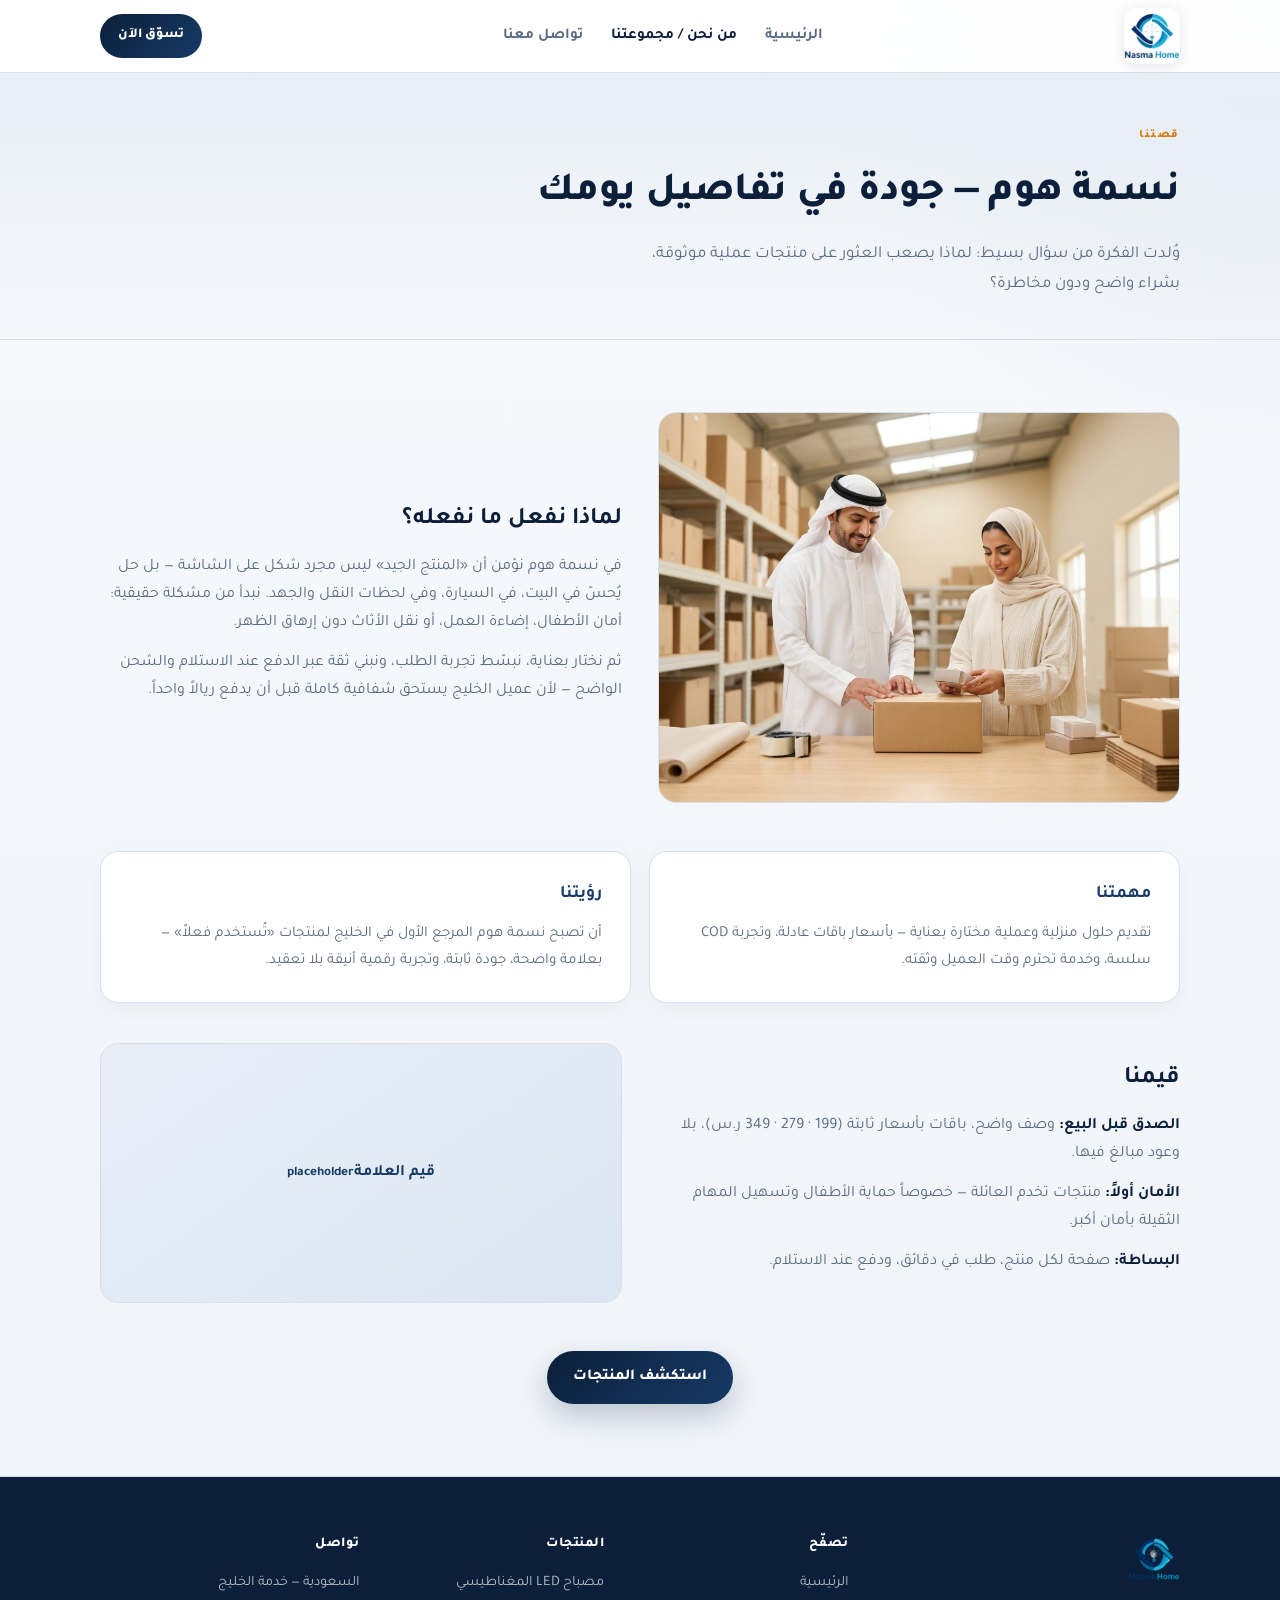
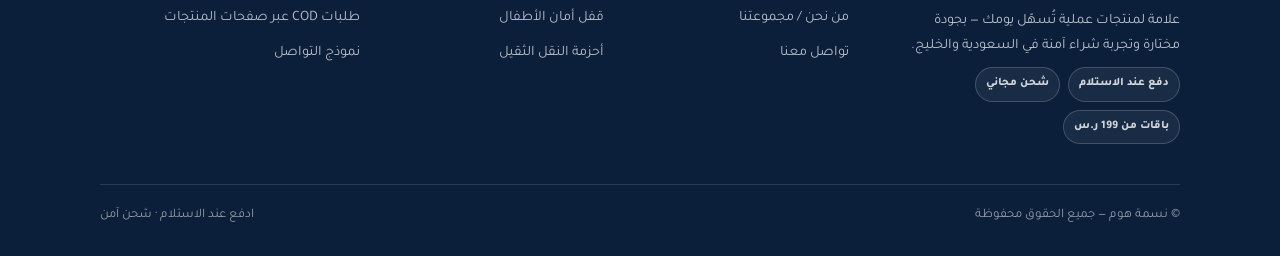
==== about.html @ 25aa2f99 "Add team packing photo to about page. Co-authored-by: Cursor <cursoragent@cursor.com>" ====
<!DOCTYPE html>
<html lang="ar" dir="rtl">
<head>
    <meta charset="UTF-8">
    <meta name="viewport" content="width=device-width, initial-scale=1.0">
    <title>من نحن | قصة نسمة هوم</title>
    <meta name="description" content="تعرّف على قصة نسمة هوم: مهمتنا، رؤيتنا، ولماذا نختار منتجات تُحسّن يوم العائلات والمحترفين في الخليج.">
    <link rel="preconnect" href="https://fonts.googleapis.com">
    <link rel="preconnect" href="https://fonts.gstatic.com" crossorigin>
    <link href="https://fonts.googleapis.com/css2?family=Tajawal:wght@400;500;700;800&display=swap" rel="stylesheet">
    <link rel="icon" href="images/nasma-home-logo.png" type="image/png">
    <link rel="stylesheet" href="style.css">
</head>
<body>
    <header class="site-header">
        <div class="header-inner">
            <a href="index.html" class="logo" aria-label="نسمة هوم — Nasma Home">
                <img src="images/nasma-home-logo.png" alt="" class="logo-img" width="130" height="52">
            </a>
            <nav class="nav" aria-label="القائمة الرئيسية">
                <a href="index.html">الرئيسية</a>
                <a href="about.html" class="active">من نحن / مجموعتنا</a>
                <a href="contact.html">تواصل معنا</a>
            </nav>
            <a href="index.html#products" class="btn-nav">تسوّق الآن</a>
            <button class="menu-btn" id="mobileMenuBtn" type="button" aria-label="فتح القائمة">
                <span></span><span></span><span></span>
            </button>
        </div>
        <nav class="mobile-nav" id="mobileNav" aria-label="قائمة الجوال">
            <a href="index.html">الرئيسية</a>
            <a href="about.html">من نحن / مجموعتنا</a>
            <a href="contact.html">تواصل معنا</a>
        </nav>
    </header>

    <main>
        <section class="page-hero">
            <div class="wrap">
                <span class="eyebrow">قصتنا</span>
                <h1>نسمة هوم — جودة في تفاصيل يومك</h1>
                <p>وُلدت الفكرة من سؤال بسيط: لماذا يصعب العثور على منتجات عملية موثوقة، بشراء واضح ودون مخاطرة؟</p>
            </div>
        </section>

        <section class="section">
            <div class="wrap">
                <article class="story-block">
                    <div class="story-visual story-visual--photo"><img src="images/about/team-packing.jpg" alt="فريق نسمة هوم يجهّز الطلبات ويتحقق من الجودة قبل الشحن"></div>
                    <div class="story-copy">
                        <h2>لماذا نفعل ما نفعله؟</h2>
                        <p>
                            في نسمة هوم نؤمن أن «المنتج الجيد» ليس مجرد شكل على الشاشة — بل حل يُحسّ في البيت، في السيارة، وفي لحظات النقل والجهد.
                            نبدأ من مشكلة حقيقية: أمان الأطفال، إضاءة العمل، أو نقل الأثاث دون إرهاق الظهر.
                        </p>
                        <p>
                            ثم نختار بعناية، نبسّط تجربة الطلب، ونبني ثقة عبر الدفع عند الاستلام والشحن الواضح —
                            لأن عميل الخليج يستحق شفافية كاملة قبل أن يدفع ريالاً واحداً.
                        </p>
                    </div>
                </article>

                <div class="mission-grid">
                    <article class="mission-card">
                        <h3>مهمتنا</h3>
                        <p>
                            تقديم حلول منزلية وعملية مختارة بعناية — بأسعار باقات عادلة، وتجربة COD سلسة،
                            وخدمة تحترم وقت العميل وثقته.
                        </p>
                    </article>
                    <article class="mission-card">
                        <h3>رؤيتنا</h3>
                        <p>
                            أن تصبح نسمة هوم المرجع الأول في الخليج لمنتجات «تُستخدم فعلاً» —
                            بعلامة واضحة، جودة ثابتة، وتجربة رقمية أنيقة بلا تعقيد.
                        </p>
                    </article>
                </div>

                <article class="story-block" style="margin-top: 40px;">
                    <div class="story-copy">
                        <h2>قيمنا</h2>
                        <p><strong style="color: var(--text);">الصدق قبل البيع:</strong> وصف واضح، باقات بأسعار ثابتة (199 · 279 · 349 ر.س)، بلا وعود مبالغ فيها.</p>
                        <p><strong style="color: var(--text);">الأمان أولاً:</strong> منتجات تخدم العائلة — خصوصاً حماية الأطفال وتسهيل المهام الثقيلة بأمان أكبر.</p>
                        <p><strong style="color: var(--text);">البساطة:</strong> صفحة لكل منتج، طلب في دقائق، ودفع عند الاستلام.</p>
                    </div>
                    <div class="story-visual">قيم العلامة<br><small>placeholder</small></div>
                </article>

                <div style="text-align: center; margin-top: 48px;">
                    <a href="product-light.html" class="btn btn-primary">استكشف المنتجات</a>
                </div>
            </div>
        </section>
    </main>

    <footer class="site-footer">
        <div class="wrap">
            <div class="footer-grid">
                <div class="footer-brand">
                    <a href="index.html" class="logo logo-footer" aria-label="نسمة هوم — Nasma Home">
                        <img src="images/nasma-home-logo.png" alt="" class="logo-img" width="120" height="48">
                    </a>
                    <p>علامة لمنتجات عملية تُسهّل يومك — بجودة مختارة وتجربة شراء آمنة في السعودية والخليج.</p>
                    <div class="trust-badges">
                        <span class="trust-badge">دفع عند الاستلام</span>
                        <span class="trust-badge">شحن مجاني</span>
                        <span class="trust-badge">باقات من 199 ر.س</span>
                    </div>
                </div>
                <div class="footer-col">
                    <h4>تصفّح</h4>
                    <a href="index.html">الرئيسية</a>
                    <a href="about.html">من نحن / مجموعتنا</a>
                    <a href="contact.html">تواصل معنا</a>
                </div>
                <div class="footer-col">
                    <h4>المنتجات</h4>
                    <a href="product-light.html">مصباح LED المغناطيسي</a>
                    <a href="product-lock.html">قفل أمان الأطفال</a>
                    <a href="product-straps.html">أحزمة النقل الثقيل</a>
                </div>
                <div class="footer-col">
                    <h4>تواصل</h4>
                    <ul>
                        <li>السعودية — خدمة الخليج</li>
                        <li>طلبات COD عبر صفحات المنتجات</li>
                        <li><a href="contact.html">نموذج التواصل</a></li>
                    </ul>
                </div>
            </div>
            <div class="footer-bottom">
                <span>© نسمة هوم — جميع الحقوق محفوظة</span>
                <span>ادفع عند الاستلام · شحن آمن</span>
            </div>
        </div>
    </footer>

    <script src="script.js"></script>
</body>
</html>
---- style.css ----
/* نسمة هوم / NASMA Home — Bright navy luxury store */
*, *::before, *::after { box-sizing: border-box; margin: 0; padding: 0; }

:root {
    --navy: #0b1f3a;
    --navy-mid: #163a66;
    --navy-soft: #e8eef6;
    --bg: #f7f9fc;
    --bg-warm: #eef3f9;
    --surface: #ffffff;
    --text: #0b1f3a;
    --muted: #5a6b82;
    --line: #d7e0ec;
    --accent: #c9a24d;
    --accent-hot: #d97706;
    --accent-soft: rgba(201, 162, 77, 0.16);
    --success: #0f8a5f;
    --radius: 18px;
    --shadow: 0 18px 48px rgba(11, 31, 58, 0.1);
    --header-h: 72px;
}

html { scroll-behavior: smooth; }

body {
    font-family: 'Tajawal', sans-serif;
    background:
        radial-gradient(ellipse 70% 45% at 100% 0%, rgba(22, 58, 102, 0.08), transparent 55%),
        radial-gradient(ellipse 50% 40% at 0% 100%, rgba(201, 162, 77, 0.1), transparent 50%),
        linear-gradient(180deg, var(--bg) 0%, var(--bg-warm) 100%);
    color: var(--text);
    line-height: 1.75;
    overflow-x: hidden;
    min-height: 100vh;
}

img { max-width: 100%; display: block; }
a { color: inherit; text-decoration: none; }
button, input, select, textarea { font-family: inherit; }
.wrap { width: 100%; max-width: 1120px; margin: 0 auto; padding: 0 20px; }

/* —— Header —— */
.site-header {
    position: sticky;
    top: 0;
    z-index: 100;
    background: rgba(255, 255, 255, 0.92);
    backdrop-filter: blur(14px);
    border-bottom: 1px solid var(--line);
}

.header-inner {
    display: flex;
    align-items: center;
    justify-content: space-between;
    gap: 16px;
    min-height: var(--header-h);
    max-width: 1120px;
    margin: 0 auto;
    padding: 0 20px;
}

.logo {
    display: inline-flex;
    align-items: center;
    flex-shrink: 0;
}

.logo-img {
    height: 56px;
    width: auto;
    max-width: 160px;
    object-fit: contain;
    display: block;
    border-radius: 10px;
}

.site-header .logo-img {
    box-shadow: 0 2px 12px rgba(11, 31, 58, 0.12);
}

.logo-footer .logo-img {
    height: 52px;
    max-width: 140px;
    background: transparent;
    border-radius: 10px;
    padding: 0;
    box-shadow: none;
}

.logo-ar {
    font-size: 1.25rem;
    font-weight: 800;
    letter-spacing: 0.01em;
    color: var(--navy);
}

.logo-en {
    font-size: 0.62rem;
    font-weight: 700;
    letter-spacing: 0.32em;
    text-transform: uppercase;
    color: var(--accent);
    margin-top: 3px;
}

.site-footer .logo { color: #fff; }
.site-footer .logo-ar { color: #fff; }
.site-footer .logo-en { color: var(--accent); }

.nav {
    display: none;
    align-items: center;
    gap: 28px;
    font-size: 0.95rem;
    font-weight: 600;
}

.nav a { color: var(--muted); transition: color 0.2s; }
.nav a:hover,
.nav a.active { color: var(--navy); }

.btn {
    display: inline-flex;
    align-items: center;
    justify-content: center;
    gap: 8px;
    border: none;
    border-radius: 999px;
    font-weight: 800;
    cursor: pointer;
    transition: transform 0.15s, background 0.2s, box-shadow 0.2s;
}

.btn:active { transform: scale(0.98); }

.btn-primary {
    background: linear-gradient(135deg, var(--navy), var(--navy-mid));
    color: #fff;
    padding: 13px 26px;
    font-size: 0.95rem;
    box-shadow: 0 12px 28px rgba(11, 31, 58, 0.22);
}

.btn-primary:hover {
    box-shadow: 0 16px 34px rgba(11, 31, 58, 0.3);
}

.btn-ghost {
    background: transparent;
    color: var(--navy);
    border: 1.5px solid rgba(11, 31, 58, 0.25);
    padding: 12px 24px;
}

.btn-ghost:hover {
    border-color: var(--navy);
    background: var(--navy-soft);
}

.brand-slider .btn-ghost {
    border-color: rgba(255, 255, 255, 0.4);
    color: #fff;
}

.brand-slider .btn-ghost:hover {
    background: rgba(255, 255, 255, 0.12);
    border-color: #fff;
}

.btn-nav {
    display: none;
    background: linear-gradient(135deg, var(--navy), var(--navy-mid));
    color: #fff;
    padding: 10px 18px;
    border-radius: 999px;
    font-weight: 800;
    font-size: 0.85rem;
}

.menu-btn {
    width: 44px;
    height: 44px;
    border-radius: 12px;
    border: 1px solid var(--line);
    background: var(--surface);
    display: flex;
    flex-direction: column;
    align-items: center;
    justify-content: center;
    gap: 5px;
    cursor: pointer;
}

.menu-btn span {
    width: 18px;
    height: 2px;
    background: var(--navy);
    border-radius: 2px;
}

.mobile-nav {
    display: none;
    flex-direction: column;
    padding: 8px 20px 20px;
    border-top: 1px solid var(--line);
    background: var(--surface);
}

.mobile-nav.open { display: flex; }
.mobile-nav a {
    padding: 14px 0;
    border-bottom: 1px solid var(--line);
    color: var(--muted);
    font-weight: 600;
}

@media (min-width: 900px) {
    .nav, .btn-nav { display: flex; }
    .menu-btn { display: none; }
}

/* —— Brand Slider —— */
.brand-slider {
    position: relative;
    overflow: hidden;
    background: linear-gradient(135deg, var(--navy) 0%, #132c52 55%, #1a4070 100%);
    color: #fff;
}

.slider-track {
    position: relative;
    min-height: clamp(340px, 52vw, 480px);
}

.slide {
    position: absolute;
    inset: 0;
    opacity: 0;
    visibility: hidden;
    transition: opacity 0.55s ease, visibility 0.55s ease;
    display: grid;
    align-items: center;
}

.slide.is-active {
    opacity: 1;
    visibility: visible;
    position: relative;
}

.slide-inner {
    display: grid;
    gap: 28px;
    align-items: center;
    padding: 48px 0;
}

@media (min-width: 900px) {
    .slide-inner {
        grid-template-columns: 1.15fr 0.85fr;
        gap: 40px;
        padding: 56px 0;
    }
}

.slide .eyebrow {
    color: var(--accent);
}

.slide h1 {
    font-size: clamp(1.85rem, 4.5vw, 2.85rem);
    font-weight: 800;
    line-height: 1.25;
    margin-bottom: 14px;
    color: #fff;
}

.slide p {
    color: rgba(255, 255, 255, 0.82);
    max-width: 520px;
    margin-bottom: 24px;
    font-size: 1.05rem;
}

.slide-visual {
    aspect-ratio: 4/3;
    border-radius: 22px;
    border: 1px solid rgba(255, 255, 255, 0.18);
    background: #0b0f14;
    overflow: hidden;
    box-shadow: 0 24px 50px rgba(0, 0, 0, 0.25);
}

.slide-visual img {
    width: 100%;
    height: 100%;
    object-fit: cover;
    display: block;
}

.slider-controls {
    position: absolute;
    inset-inline: 0;
    bottom: 18px;
    display: flex;
    align-items: center;
    justify-content: center;
    gap: 14px;
    z-index: 5;
}

.slider-btn {
    width: 40px;
    height: 40px;
    border-radius: 50%;
    border: 1px solid rgba(255, 255, 255, 0.3);
    background: rgba(255, 255, 255, 0.12);
    color: #fff;
    cursor: pointer;
    font-size: 1.1rem;
    backdrop-filter: blur(6px);
}

.slider-btn:hover { background: rgba(255, 255, 255, 0.22); }

.slider-dots {
    display: flex;
    gap: 8px;
}

.slider-dot {
    width: 9px;
    height: 9px;
    border-radius: 50%;
    border: none;
    background: rgba(255, 255, 255, 0.35);
    cursor: pointer;
    padding: 0;
}

.slider-dot.is-active {
    background: var(--accent);
    transform: scale(1.15);
}

/* —— Sections —— */
.section { padding: 72px 0; }

.section-head {
    text-align: center;
    max-width: 560px;
    margin: 0 auto 40px;
}

.section-head h2 {
    font-size: clamp(1.55rem, 3vw, 2.1rem);
    font-weight: 800;
    color: var(--navy);
    margin-bottom: 10px;
}

.section-head p { color: var(--muted); }

.section-muted { background: rgba(232, 238, 246, 0.55); }

.eyebrow {
    display: inline-block;
    font-size: 0.72rem;
    font-weight: 800;
    letter-spacing: 0.14em;
    text-transform: uppercase;
    color: var(--accent-hot);
    margin-bottom: 12px;
}

/* Trust */
.trust-grid {
    display: grid;
    gap: 18px;
}

@media (min-width: 768px) {
    .trust-grid { grid-template-columns: repeat(3, 1fr); }
}

.trust-card {
    background: var(--surface);
    border: 1px solid var(--line);
    border-radius: var(--radius);
    padding: 28px 22px;
    box-shadow: 0 8px 24px rgba(11, 31, 58, 0.04);
    transition: border-color 0.2s, transform 0.2s;
}

.trust-card:hover {
    border-color: rgba(22, 58, 102, 0.35);
    transform: translateY(-3px);
}

.trust-num {
    font-size: 0.75rem;
    font-weight: 800;
    color: var(--accent-hot);
    letter-spacing: 0.1em;
    margin-bottom: 10px;
}

.trust-card h3 {
    font-size: 1.15rem;
    color: var(--navy);
    margin-bottom: 8px;
}

.trust-card p {
    color: var(--muted);
    font-size: 0.92rem;
}

/* Product cards (home) */
.products-grid {
    display: grid;
    gap: 20px;
}

@media (min-width: 768px) {
    .products-grid { grid-template-columns: repeat(3, 1fr); }
}

.product-teaser {
    background: var(--surface);
    border: 1px solid var(--line);
    border-radius: 22px;
    overflow: hidden;
    display: flex;
    flex-direction: column;
    box-shadow: var(--shadow);
    transition: border-color 0.2s, transform 0.2s;
}

a.product-teaser:hover {
    border-color: rgba(22, 58, 102, 0.4);
    transform: translateY(-4px);
}

.teaser-img {
    aspect-ratio: 1.1;
    background: linear-gradient(145deg, var(--navy-soft), #dbe5f2);
    display: flex;
    align-items: center;
    justify-content: center;
    text-align: center;
    padding: 0;
    color: var(--navy-mid);
    font-weight: 700;
    font-size: 0.9rem;
    border-bottom: 1px solid var(--line);
    overflow: hidden;
}

.teaser-img img {
    width: 100%;
    height: 100%;
    object-fit: cover;
    display: block;
}

.teaser-body {
    padding: 22px;
    flex: 1;
    display: flex;
    flex-direction: column;
}

.teaser-body h3 {
    font-size: 1.15rem;
    color: var(--navy);
    margin-bottom: 8px;
}

.teaser-body p {
    color: var(--muted);
    font-size: 0.9rem;
    margin-bottom: 16px;
    flex: 1;
}

.price-from {
    font-size: 0.95rem;
    font-weight: 700;
    margin-bottom: 14px;
    color: var(--text);
}

.price-from b {
    color: var(--navy-mid);
    font-size: 1.15rem;
}

/* Reviews */
.reviews-grid {
    display: grid;
    gap: 18px;
}

@media (min-width: 768px) {
    .reviews-grid { grid-template-columns: repeat(3, 1fr); }
}

.review-card {
    background: var(--surface);
    border: 1px solid var(--line);
    border-radius: var(--radius);
    padding: 24px;
    box-shadow: 0 8px 24px rgba(11, 31, 58, 0.04);
}

.stars {
    color: var(--accent-hot);
    letter-spacing: 2px;
    margin-bottom: 12px;
    font-size: 0.95rem;
}

.review-card > p {
    color: var(--muted);
    font-size: 0.92rem;
    margin-bottom: 18px;
}

.reviewer {
    display: flex;
    align-items: center;
    gap: 12px;
}

.avatar {
    width: 44px;
    height: 44px;
    border-radius: 50%;
    background: linear-gradient(135deg, var(--navy), var(--navy-mid));
    color: #fff;
    display: flex;
    align-items: center;
    justify-content: center;
    font-weight: 800;
}

.reviewer strong { display: block; font-size: 0.9rem; color: var(--navy); }
.reviewer span { font-size: 0.75rem; color: var(--success); font-weight: 700; }

/* Page hero */
.page-hero {
    padding: 48px 0 40px;
    border-bottom: 1px solid var(--line);
    background: linear-gradient(180deg, var(--navy-soft), transparent);
}

.page-hero h1 {
    font-size: clamp(1.8rem, 4vw, 2.5rem);
    font-weight: 800;
    color: var(--navy);
    margin-bottom: 12px;
}

.page-hero p {
    color: var(--muted);
    max-width: 560px;
    font-size: 1.05rem;
}

/* About */
.story-block {
    display: grid;
    gap: 28px;
    margin-bottom: 40px;
}

@media (min-width: 800px) {
    .story-block { grid-template-columns: 1fr 1fr; align-items: center; }
}

.story-visual {
    min-height: 260px;
    border-radius: var(--radius);
    border: 1px solid var(--line);
    background: linear-gradient(145deg, var(--navy-soft), #dce6f3);
    display: flex;
    align-items: center;
    justify-content: center;
    color: var(--navy-mid);
    font-weight: 700;
    text-align: center;
    padding: 24px;
}

.story-visual--photo {
    padding: 0;
    overflow: hidden;
    aspect-ratio: 4 / 3;
    min-height: 0;
}

.story-visual--photo img {
    width: 100%;
    height: 100%;
    object-fit: cover;
    display: block;
}

.story-copy h2 {
    font-size: 1.5rem;
    color: var(--navy);
    margin-bottom: 12px;
}

.story-copy p {
    color: var(--muted);
    margin-bottom: 12px;
}

.mission-grid {
    display: grid;
    gap: 18px;
}

@media (min-width: 700px) {
    .mission-grid { grid-template-columns: 1fr 1fr; }
}

.mission-card {
    padding: 28px;
    border-radius: var(--radius);
    background: var(--surface);
    border: 1px solid var(--line);
    box-shadow: 0 8px 24px rgba(11, 31, 58, 0.04);
}

.mission-card h3 {
    color: var(--navy-mid);
    margin-bottom: 10px;
    font-size: 1.1rem;
}

.mission-card p { color: var(--muted); font-size: 0.95rem; }

/* Product page */
.product-layout {
    display: grid;
    gap: 36px;
    padding: 48px 0 80px;
}

@media (min-width: 900px) {
    .product-layout {
        grid-template-columns: 1fr 1fr;
        align-items: start;
        gap: 48px;
    }
}

@media (min-width: 900px) {
    .product-gallery {
        position: sticky;
        top: calc(var(--header-h) + 16px);
    }
}

.gallery-main {
    aspect-ratio: 1;
    border-radius: 24px;
    border: 1px solid var(--line);
    background: #0b0f14;
    overflow: hidden;
    box-shadow: var(--shadow);
    margin: 0;
}

.gallery-main img {
    width: 100%;
    height: 100%;
    object-fit: contain;
    display: block;
}

.gallery-main--wide {
    aspect-ratio: 4 / 3;
    background: #f3eee8;
}

.gallery-main--wide img {
    object-fit: cover;
}

.gallery-thumbs {
    display: grid;
    grid-template-columns: repeat(4, 1fr);
    gap: 8px;
    margin-top: 12px;
}

@media (min-width: 640px) {
    .gallery-thumbs { grid-template-columns: repeat(7, 1fr); }
}

.gallery-thumb {
    border: 2px solid var(--line);
    border-radius: 10px;
    overflow: hidden;
    padding: 0;
    background: #111;
    cursor: pointer;
    aspect-ratio: 1;
    transition: border-color 0.15s;
}

.gallery-thumb.is-active,
.gallery-thumb:hover {
    border-color: var(--navy-mid);
}

.gallery-thumb img {
    width: 100%;
    height: 100%;
    object-fit: cover;
    display: block;
}

.story-block {
    display: grid;
    gap: 24px;
    align-items: center;
    margin-bottom: 48px;
}

@media (min-width: 768px) {
    .story-block {
        grid-template-columns: 1fr 1fr;
        gap: 36px;
    }

    .story-block-reverse .story-block-text { order: 2; }
    .story-block-reverse .story-block-img { order: 1; }
}

.story-block-text p {
    color: var(--muted);
    margin-bottom: 12px;
    line-height: 1.85;
    font-size: 0.98rem;
}

.story-block-text p strong {
    color: var(--navy);
}

.story-block-text h3 {
    font-size: 1.2rem;
    font-weight: 800;
    color: var(--navy);
    margin-bottom: 10px;
}

.feature-tag {
    display: inline-block;
    font-size: 0.75rem;
    font-weight: 800;
    color: var(--accent-hot);
    background: var(--accent-soft);
    padding: 4px 10px;
    border-radius: 999px;
    margin-bottom: 8px;
}

.story-block-img {
    margin: 0;
    border-radius: 16px;
    overflow: hidden;
    border: 1px solid var(--line);
    box-shadow: 0 8px 28px rgba(11, 31, 58, 0.1);
    background: #0b0f14;
}

.story-block-img img {
    width: 100%;
    display: block;
    aspect-ratio: 16/10;
    object-fit: cover;
}

.story-block-img--contain img {
    object-fit: contain;
    aspect-ratio: 4/3;
    background: #0b0f14;
}

.section-lead {
    color: var(--muted);
    font-size: 1rem;
    line-height: 1.85;
    margin: -8px 0 20px;
    max-width: 640px;
}

@media (min-width: 768px) {
    .feature-grid { grid-template-columns: 1fr 1fr 1fr; }
}

.product-banner {
    margin: 0 0 48px;
    border-radius: 20px;
    overflow: hidden;
    border: 1px solid var(--line);
    box-shadow: var(--shadow);
    background: #0b0f14;
}

.product-banner img {
    width: 100%;
    display: block;
    aspect-ratio: 21/9;
    object-fit: cover;
}

.product-banner figcaption {
    text-align: center;
    padding: 14px 16px;
    font-weight: 800;
    color: var(--navy);
    background: var(--surface);
    font-size: 0.95rem;
}

.showcase-grid {
    display: grid;
    gap: 16px;
    grid-template-columns: 1fr;
}

@media (min-width: 640px) {
    .showcase-grid { grid-template-columns: 1fr 1fr; }
}

.showcase-card {
    margin: 0;
    background: var(--surface);
    border: 1px solid var(--line);
    border-radius: 16px;
    overflow: hidden;
    box-shadow: 0 8px 24px rgba(11, 31, 58, 0.06);
}

.showcase-card img {
    width: 100%;
    display: block;
    aspect-ratio: 16/10;
    object-fit: cover;
    background: #111;
}

.showcase-card figcaption {
    padding: 12px 14px;
    font-size: 0.9rem;
    font-weight: 700;
    color: var(--navy);
    text-align: center;
}

.product-detail h1 {
    font-size: clamp(1.55rem, 3vw, 2rem);
    font-weight: 800;
    color: var(--navy);
    margin-bottom: 10px;
    line-height: 1.3;
}

.product-detail .lead {
    color: var(--muted);
    margin-bottom: 20px;
}

.benefit-list {
    list-style: none;
    margin-bottom: 28px;
}

.benefit-list li {
    position: relative;
    padding: 8px 0;
    padding-right: 26px;
    color: var(--muted);
    font-size: 0.95rem;
}

.benefit-list li::before {
    content: "✓";
    position: absolute;
    right: 0;
    color: var(--success);
    font-weight: 800;
}

/* Product content sections */
.product-content {
    padding-bottom: 100px;
}

.product-section {
    margin-bottom: 40px;
}

.product-section .section-title {
    font-size: 1.35rem;
    font-weight: 800;
    color: var(--navy);
    margin-bottom: 16px;
    padding-bottom: 10px;
    border-bottom: 2px solid var(--accent-soft);
}

.product-story p {
    color: var(--muted);
    margin-bottom: 14px;
    font-size: 1rem;
    line-height: 1.85;
}

.product-story p strong {
    color: var(--navy);
}

.feature-grid {
    list-style: none;
    display: grid;
    gap: 16px;
    grid-template-columns: 1fr;
}

@media (min-width: 640px) {
    .feature-grid { grid-template-columns: 1fr 1fr; }
}

.feature-card {
    background: var(--surface);
    border: 1px solid var(--line);
    border-radius: 16px;
    padding: 20px;
    box-shadow: 0 8px 24px rgba(11, 31, 58, 0.06);
}

.feature-icon {
    font-size: 1.6rem;
    display: block;
    margin-bottom: 8px;
}

.feature-card h3 {
    font-size: 1rem;
    font-weight: 800;
    color: var(--navy);
    margin-bottom: 6px;
}

.feature-card p {
    font-size: 0.92rem;
    color: var(--muted);
    line-height: 1.7;
}

.specs-table {
    width: 100%;
    border-collapse: collapse;
    background: var(--surface);
    border: 1px solid var(--line);
    border-radius: 16px;
    overflow: hidden;
    box-shadow: 0 8px 24px rgba(11, 31, 58, 0.06);
}

.specs-table th,
.specs-table td {
    padding: 14px 18px;
    text-align: right;
    border-bottom: 1px solid var(--line);
    font-size: 0.95rem;
}

.specs-table tr:last-child th,
.specs-table tr:last-child td {
    border-bottom: 0;
}

.specs-table th {
    width: 38%;
    font-weight: 800;
    color: var(--navy);
    background: var(--navy-soft);
}

.specs-table td {
    color: var(--muted);
}

.product-cta-banner {
    text-align: center;
    background: linear-gradient(135deg, var(--navy) 0%, var(--navy-mid) 100%);
    color: #fff;
    border-radius: 20px;
    padding: 28px 24px;
    box-shadow: var(--shadow);
}

.product-cta-banner p {
    margin-bottom: 16px;
    font-size: 1.05rem;
}

.product-cta-banner .btn-primary {
    background: var(--accent);
    color: var(--navy);
}

.order-panel {
    background: var(--surface);
    border: 1px solid var(--line);
    border-radius: 22px;
    padding: 24px;
    margin-top: 8px;
    box-shadow: var(--shadow);
}

.order-panel h2 {
    font-size: 1.15rem;
    color: var(--navy);
    margin-bottom: 16px;
}

.bundle-list {
    display: grid;
    gap: 10px;
    margin-bottom: 20px;
}

.bundle-option {
    display: grid;
    grid-template-columns: auto 1fr auto;
    align-items: center;
    gap: 12px;
    padding: 14px 16px;
    border-radius: 14px;
    border: 2px solid var(--line);
    background: var(--bg);
    cursor: pointer;
    transition: border-color 0.15s, background 0.15s;
}

.bundle-option:has(input:checked),
.bundle-option.selected {
    border-color: var(--navy);
    background: var(--navy-soft);
}

.bundle-option input {
    accent-color: var(--navy);
    width: 18px;
    height: 18px;
}

.bundle-option .b-title {
    font-weight: 800;
    font-size: 0.92rem;
    color: var(--navy);
}

.bundle-option .b-badge {
    display: inline-block;
    font-size: 0.68rem;
    font-weight: 800;
    background: var(--accent-hot);
    color: #fff;
    padding: 2px 8px;
    border-radius: 999px;
    margin-left: 6px;
}

.bundle-option .b-price {
    font-weight: 800;
    color: var(--navy-mid);
    font-size: 1.05rem;
    white-space: nowrap;
}

.field { margin-bottom: 14px; }

.field label {
    display: block;
    font-size: 0.8rem;
    font-weight: 800;
    margin-bottom: 6px;
    color: var(--navy);
}

.field input {
    width: 100%;
    padding: 13px 15px;
    border-radius: 12px;
    border: 1.5px solid var(--line);
    background: var(--surface);
    color: var(--text);
    font-size: 0.95rem;
}

.field input:focus {
    outline: none;
    border-color: var(--navy-mid);
}

.field input::placeholder { color: #9aabc0; }

.field input.phone-input,
.phone-input,
#order-phone {
    direction: rtl !important;
    text-align: right !important;
}

.field input.phone-input::placeholder,
.phone-input::placeholder,
#order-phone::placeholder {
    direction: rtl !important;
    text-align: right !important;
}

.form-msg {
    margin-top: 12px;
    font-size: 0.9rem;
    font-weight: 700;
    display: none;
}

.form-msg.ok { display: block; color: var(--success); }
.form-msg.err { display: block; color: #c0392b; }

.cod-note {
    margin-top: 12px;
    font-size: 0.82rem;
    color: var(--muted);
    text-align: center;
}

/* Footer */
.site-footer {
    border-top: 1px solid var(--line);
    background: var(--navy);
    color: rgba(255, 255, 255, 0.85);
    padding: 56px 0 28px;
    margin-top: auto;
}

.footer-grid {
    display: grid;
    gap: 32px;
    margin-bottom: 40px;
}

@media (min-width: 768px) {
    .footer-grid {
        grid-template-columns: 1.4fr 1fr 1fr 1.2fr;
        gap: 28px;
    }
}

.footer-brand .logo { display: inline-block; margin-bottom: 12px; }

.footer-brand p {
    color: rgba(255, 255, 255, 0.72);
    font-size: 0.9rem;
    max-width: 280px;
}

.footer-col h4 {
    font-size: 0.85rem;
    font-weight: 800;
    margin-bottom: 14px;
    color: #fff;
    letter-spacing: 0.04em;
}

.footer-col a,
.footer-col li {
    display: block;
    color: rgba(255, 255, 255, 0.7);
    font-size: 0.9rem;
    margin-bottom: 10px;
    list-style: none;
}

.footer-col a:hover { color: var(--accent); }

.trust-badges {
    display: flex;
    flex-wrap: wrap;
    gap: 8px;
    margin-top: 8px;
}

.trust-badge {
    font-size: 0.72rem;
    font-weight: 800;
    padding: 6px 10px;
    border-radius: 999px;
    border: 1px solid rgba(255, 255, 255, 0.18);
    color: rgba(255, 255, 255, 0.8);
    background: rgba(255, 255, 255, 0.06);
}

.footer-bottom {
    border-top: 1px solid rgba(255, 255, 255, 0.12);
    padding-top: 20px;
    display: flex;
    flex-wrap: wrap;
    gap: 12px;
    justify-content: space-between;
    color: rgba(255, 255, 255, 0.55);
    font-size: 0.82rem;
}

/* Thank you */
.thank-page {
    min-height: calc(100vh - var(--header-h));
    display: flex;
    align-items: center;
    justify-content: center;
    padding: 48px 20px;
}

.thank-card {
    max-width: 440px;
    width: 100%;
    text-align: center;
    background: var(--surface);
    border: 1px solid var(--line);
    border-radius: 24px;
    padding: 40px 28px;
    box-shadow: var(--shadow);
}

.thank-icon {
    width: 64px;
    height: 64px;
    margin: 0 auto 18px;
    border-radius: 50%;
    background: rgba(15, 138, 95, 0.12);
    color: var(--success);
    display: flex;
    align-items: center;
    justify-content: center;
    font-size: 1.75rem;
    font-weight: 800;
}

.thank-card h1 {
    font-size: 1.5rem;
    color: var(--navy);
    margin-bottom: 12px;
}

.thank-card p {
    color: var(--muted);
    margin-bottom: 12px;
}

.thank-detail {
    font-weight: 700;
    color: var(--navy-mid) !important;
    margin-bottom: 24px !important;
}

/* Sticky mobile CTA */
.sticky-order {
    position: fixed;
    bottom: 0;
    left: 0;
    right: 0;
    z-index: 90;
    display: flex;
    align-items: center;
    justify-content: space-between;
    gap: 12px;
    padding: 12px 16px;
    background: rgba(255, 255, 255, 0.96);
    backdrop-filter: blur(12px);
    border-top: 1px solid var(--line);
    box-shadow: 0 -10px 30px rgba(11, 31, 58, 0.08);
}

.sticky-order .price {
    font-weight: 800;
    font-size: 1.15rem;
    color: var(--navy);
}

body.has-sticky-order { padding-bottom: 76px; }

@media (min-width: 900px) {
    .sticky-order { display: none; }
    body.has-sticky-order { padding-bottom: 0; }
}
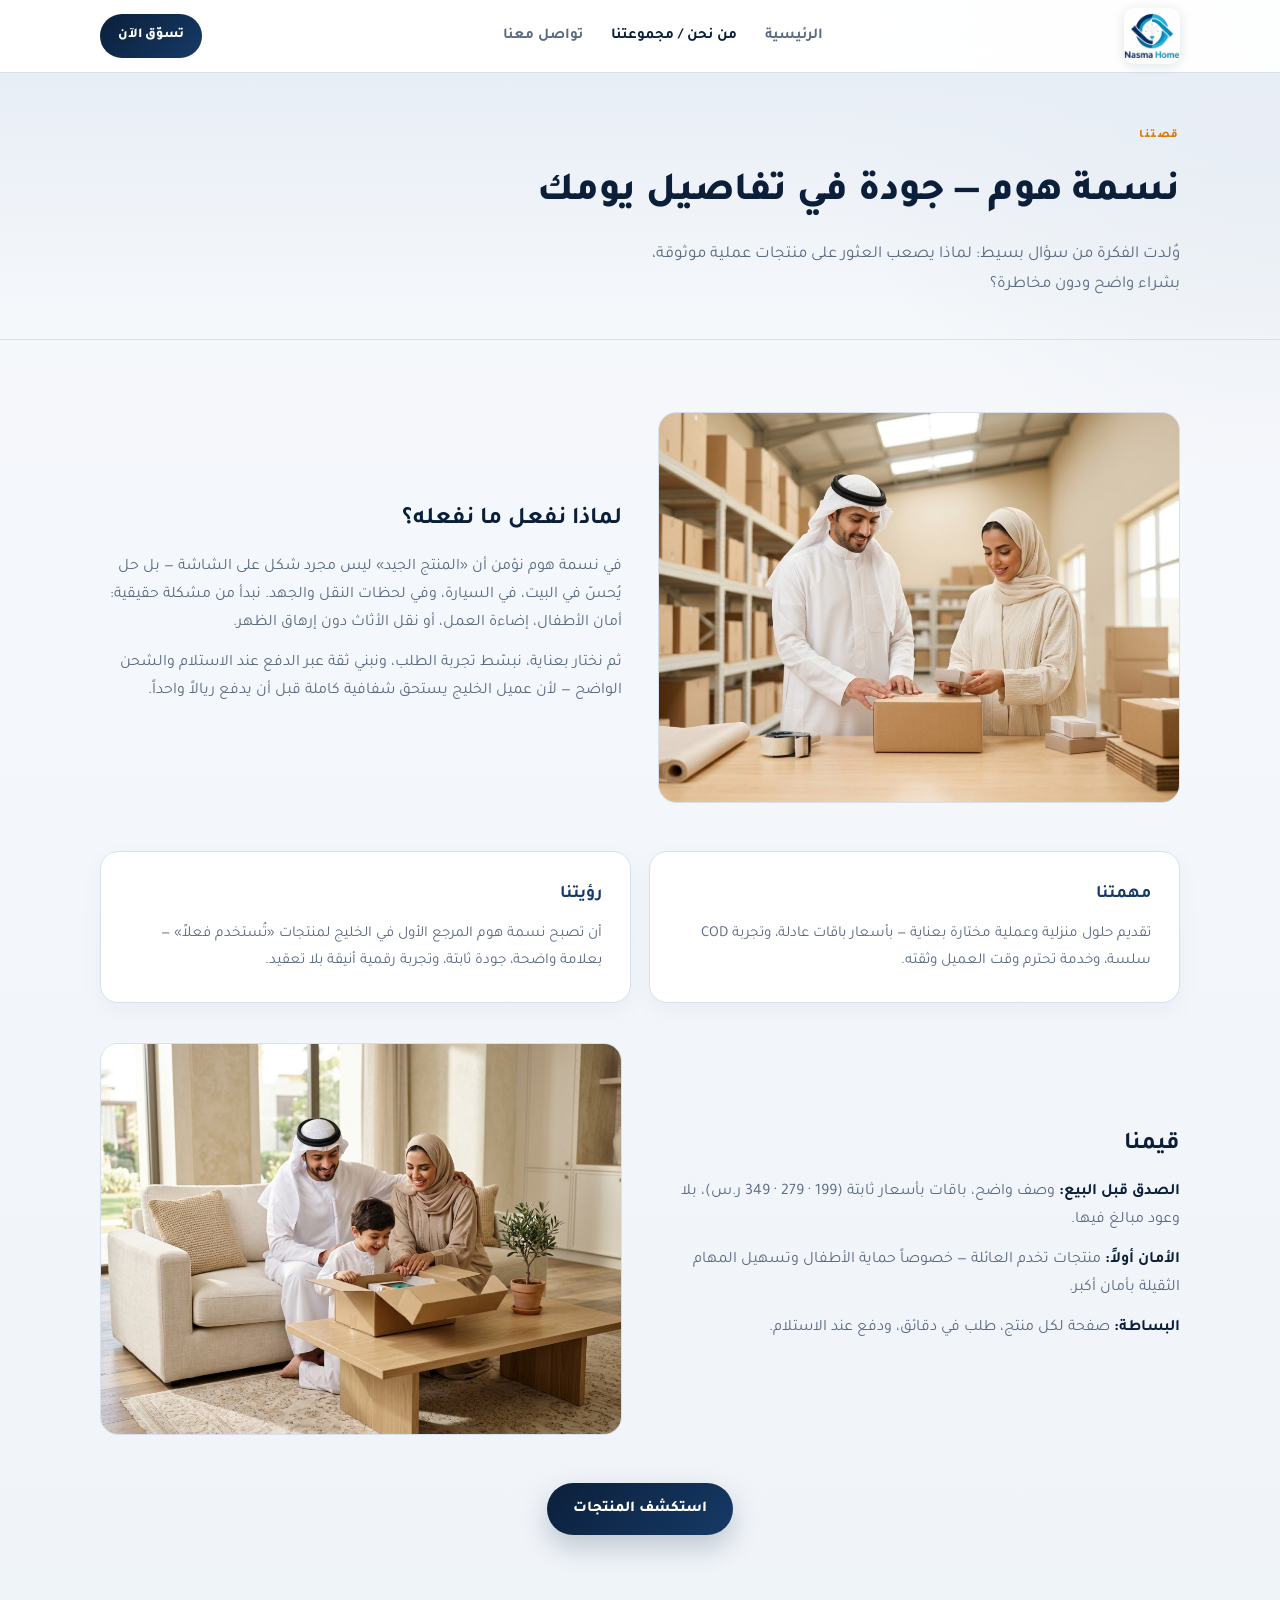
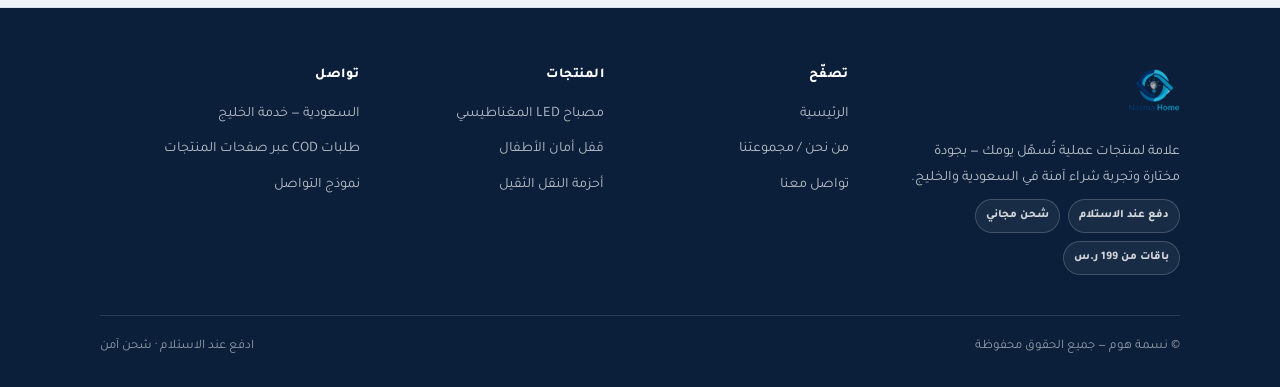
==== commit d60ee7e7: "Add family unboxing photo to about page values section. Co-authored-by: Cursor <cursoragent@cursor.c" ====
--- a/about.html
+++ b/about.html
@@ -84,7 +84,7 @@
                         <p><strong style="color: var(--text);">الأمان أولاً:</strong> منتجات تخدم العائلة — خصوصاً حماية الأطفال وتسهيل المهام الثقيلة بأمان أكبر.</p>
                         <p><strong style="color: var(--text);">البساطة:</strong> صفحة لكل منتج، طلب في دقائق، ودفع عند الاستلام.</p>
                     </div>
-                    <div class="story-visual">قيم العلامة<br><small>placeholder</small></div>
+                    <div class="story-visual story-visual--photo"><img src="images/about/family-unboxing.jpg" alt="عائلة سعيدة تفتح طلبها من نسمة هوم في المنزل"></div>
                 </article>
 
                 <div style="text-align: center; margin-top: 48px;">
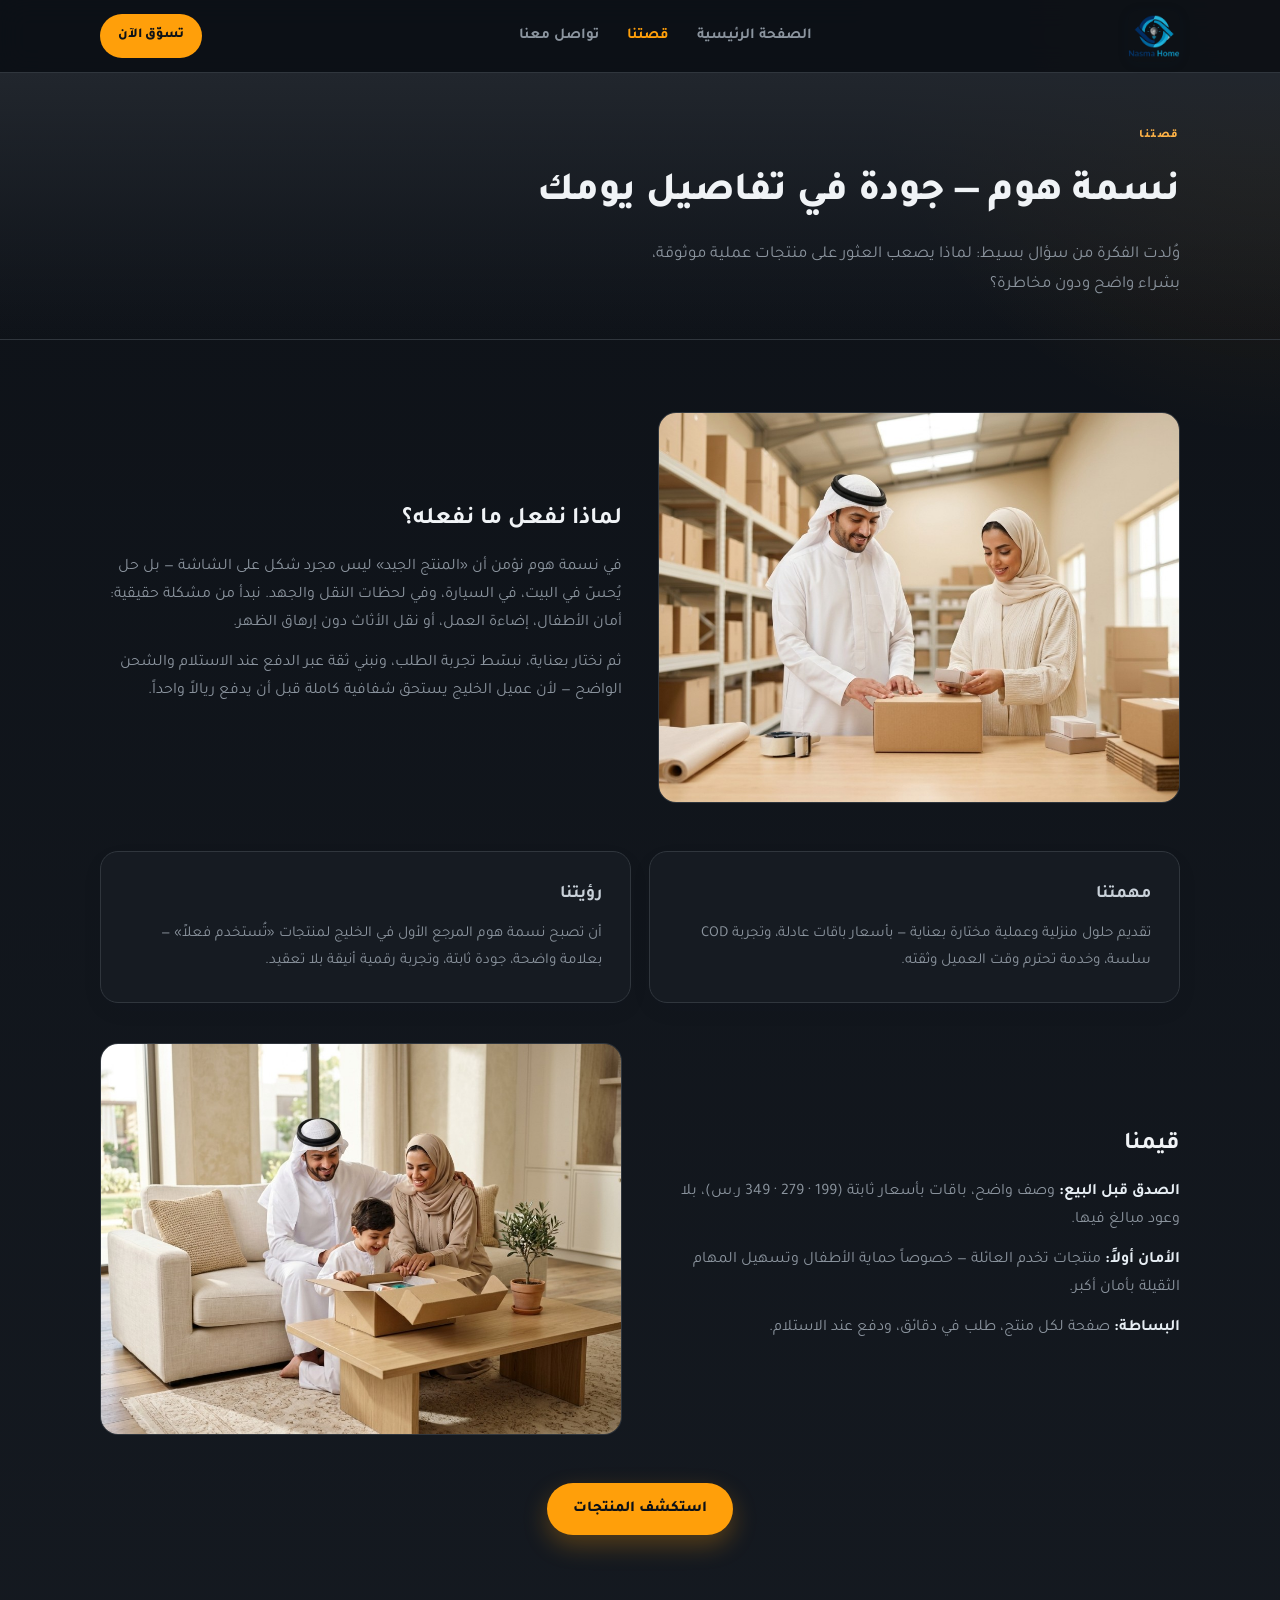
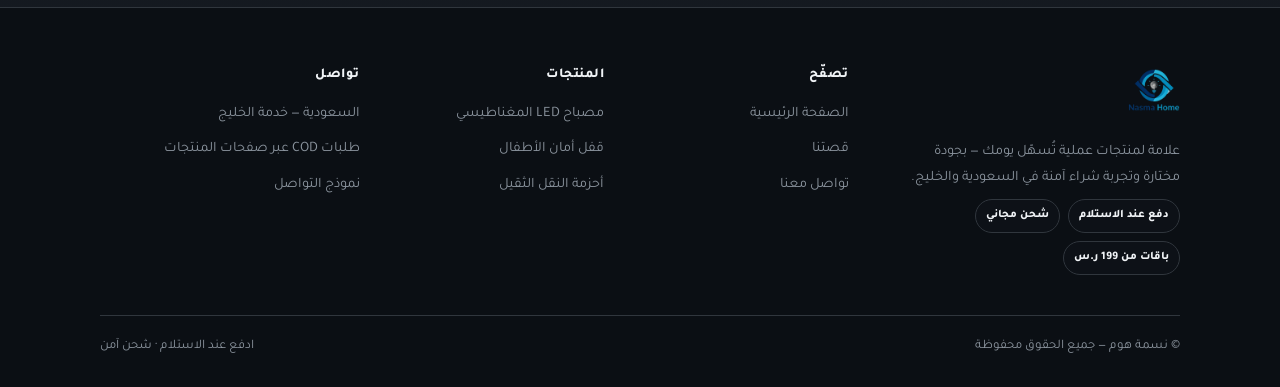
==== commit 677dbd87: "Restore the homepage and product-page header menu with Home, Our Story, and Contact. Co-authored-by:" ====
--- a/about.html
+++ b/about.html
@@ -18,8 +18,8 @@
                 <img src="images/nasma-home-logo.png" alt="" class="logo-img" width="130" height="52">
             </a>
             <nav class="nav" aria-label="القائمة الرئيسية">
-                <a href="index.html">الرئيسية</a>
-                <a href="about.html" class="active">من نحن / مجموعتنا</a>
+                <a href="index.html">الصفحة الرئيسية</a>
+                <a href="about.html" class="active">قصتنا</a>
                 <a href="contact.html">تواصل معنا</a>
             </nav>
             <a href="index.html#products" class="btn-nav">تسوّق الآن</a>
@@ -28,8 +28,8 @@
             </button>
         </div>
         <nav class="mobile-nav" id="mobileNav" aria-label="قائمة الجوال">
-            <a href="index.html">الرئيسية</a>
-            <a href="about.html">من نحن / مجموعتنا</a>
+            <a href="index.html">الصفحة الرئيسية</a>
+            <a href="about.html">قصتنا</a>
             <a href="contact.html">تواصل معنا</a>
         </nav>
     </header>
@@ -110,8 +110,8 @@
                 </div>
                 <div class="footer-col">
                     <h4>تصفّح</h4>
-                    <a href="index.html">الرئيسية</a>
-                    <a href="about.html">من نحن / مجموعتنا</a>
+                    <a href="index.html">الصفحة الرئيسية</a>
+                    <a href="about.html">قصتنا</a>
                     <a href="contact.html">تواصل معنا</a>
                 </div>
                 <div class="footer-col">
--- a/style.css
+++ b/style.css
@@ -1,33 +1,33 @@
-/* نسمة هوم / NASMA Home — Bright navy luxury store */
+/* نسمة هوم / NASMA Home — Dark premium GCC store */
 *, *::before, *::after { box-sizing: border-box; margin: 0; padding: 0; }
 
 :root {
-    --navy: #0b1f3a;
-    --navy-mid: #163a66;
-    --navy-soft: #e8eef6;
-    --bg: #f7f9fc;
-    --bg-warm: #eef3f9;
-    --surface: #ffffff;
-    --text: #0b1f3a;
-    --muted: #5a6b82;
-    --line: #d7e0ec;
-    --accent: #c9a24d;
-    --accent-hot: #d97706;
-    --accent-soft: rgba(201, 162, 77, 0.16);
-    --success: #0f8a5f;
+    --navy: #f0f3f6;
+    --navy-mid: #c9d1d9;
+    --navy-soft: #21262d;
+    --bg: #0d1117;
+    --bg-warm: #0d1117;
+    --surface: #161b22;
+    --text: #e6edf3;
+    --muted: #8b949e;
+    --line: #30363d;
+    --accent: #ff9f0a;
+    --accent-hot: #ffb347;
+    --accent-soft: rgba(255, 159, 10, 0.16);
+    --success: #3fb950;
+    --ink: #0d1117;
     --radius: 18px;
-    --shadow: 0 18px 48px rgba(11, 31, 58, 0.1);
+    --shadow: 0 18px 48px rgba(0, 0, 0, 0.35);
     --header-h: 72px;
 }
 
-html { scroll-behavior: smooth; }
+html { scroll-behavior: smooth; background: #0d1117; }
 
 body {
     font-family: 'Tajawal', sans-serif;
     background:
-        radial-gradient(ellipse 70% 45% at 100% 0%, rgba(22, 58, 102, 0.08), transparent 55%),
-        radial-gradient(ellipse 50% 40% at 0% 100%, rgba(201, 162, 77, 0.1), transparent 50%),
-        linear-gradient(180deg, var(--bg) 0%, var(--bg-warm) 100%);
+        radial-gradient(ellipse 60% 40% at 100% 0%, rgba(255, 159, 10, 0.12), transparent 55%),
+        linear-gradient(180deg, #0d1117 0%, #161b22 100%);
     color: var(--text);
     line-height: 1.75;
     overflow-x: hidden;
@@ -44,7 +44,7 @@
     position: sticky;
     top: 0;
     z-index: 100;
-    background: rgba(255, 255, 255, 0.92);
+    background: rgba(13, 17, 23, 0.92);
     backdrop-filter: blur(14px);
     border-bottom: 1px solid var(--line);
 }
@@ -67,9 +67,9 @@
 }
 
 .logo-img {
-    height: 56px;
+    height: 44px;
     width: auto;
-    max-width: 160px;
+    max-width: 140px;
     object-fit: contain;
     display: block;
     border-radius: 10px;
@@ -104,8 +104,8 @@
     margin-top: 3px;
 }
 
-.site-footer .logo { color: #fff; }
-.site-footer .logo-ar { color: #fff; }
+.site-footer .logo { color: var(--navy); }
+.site-footer .logo-ar { color: var(--navy); }
 .site-footer .logo-en { color: var(--accent); }
 
 .nav {
@@ -118,7 +118,7 @@
 
 .nav a { color: var(--muted); transition: color 0.2s; }
 .nav a:hover,
-.nav a.active { color: var(--navy); }
+.nav a.active { color: var(--accent); }
 
 .btn {
     display: inline-flex;
@@ -135,43 +135,46 @@
 .btn:active { transform: scale(0.98); }
 
 .btn-primary {
-    background: linear-gradient(135deg, var(--navy), var(--navy-mid));
-    color: #fff;
+    background: #ff9f0a;
+    color: #0d1117;
     padding: 13px 26px;
     font-size: 0.95rem;
-    box-shadow: 0 12px 28px rgba(11, 31, 58, 0.22);
+    box-shadow: 0 10px 24px rgba(255, 159, 10, 0.28);
 }
 
 .btn-primary:hover {
-    box-shadow: 0 16px 34px rgba(11, 31, 58, 0.3);
+    background: #ffb347;
+    box-shadow: 0 16px 34px rgba(255, 159, 10, 0.38);
 }
 
 .btn-ghost {
     background: transparent;
     color: var(--navy);
-    border: 1.5px solid rgba(11, 31, 58, 0.25);
+    border: 1.5px solid var(--line);
     padding: 12px 24px;
 }
 
 .btn-ghost:hover {
-    border-color: var(--navy);
-    background: var(--navy-soft);
-}
-
-.brand-slider .btn-ghost {
-    border-color: rgba(255, 255, 255, 0.4);
-    color: #fff;
-}
-
-.brand-slider .btn-ghost:hover {
-    background: rgba(255, 255, 255, 0.12);
-    border-color: #fff;
+    border-color: var(--accent);
+    background: var(--accent-soft);
+}
+
+.brand-slider .btn-ghost,
+.hero .btn-ghost {
+    border-color: var(--line);
+    color: var(--navy);
+}
+
+.brand-slider .btn-ghost:hover,
+.hero .btn-ghost:hover {
+    background: var(--accent-soft);
+    border-color: var(--accent);
 }
 
 .btn-nav {
     display: none;
-    background: linear-gradient(135deg, var(--navy), var(--navy-mid));
-    color: #fff;
+    background: #ff9f0a;
+    color: #0d1117;
     padding: 10px 18px;
     border-radius: 999px;
     font-weight: 800;
@@ -221,11 +224,60 @@
 }
 
 /* —— Brand Slider —— */
+.hero,
 .brand-slider {
     position: relative;
     overflow: hidden;
-    background: linear-gradient(135deg, var(--navy) 0%, #132c52 55%, #1a4070 100%);
-    color: #fff;
+    background: transparent;
+    color: var(--text);
+    border-bottom: 1px solid var(--line);
+}
+
+.hero-inner {
+    display: grid;
+    gap: 28px;
+    align-items: center;
+    padding: 40px 0 48px;
+}
+
+@media (min-width: 900px) {
+    .hero-inner {
+        grid-template-columns: 1.1fr 0.9fr;
+        gap: 40px;
+        padding: 64px 0;
+    }
+}
+
+.hero h1 {
+    font-size: clamp(1.9rem, 4.6vw, 3rem);
+    font-weight: 800;
+    line-height: 1.25;
+    margin-bottom: 14px;
+    color: var(--navy);
+}
+
+.hero p {
+    color: var(--muted);
+    max-width: 520px;
+    margin-bottom: 20px;
+    font-size: 1.05rem;
+}
+
+.sell-points {
+    display: flex;
+    flex-wrap: wrap;
+    gap: 8px;
+    margin-bottom: 22px;
+}
+
+.sell-point {
+    font-size: 0.78rem;
+    font-weight: 800;
+    color: var(--accent);
+    background: var(--accent-soft);
+    border: 1px solid rgba(255, 159, 10, 0.28);
+    padding: 8px 12px;
+    border-radius: 999px;
 }
 
 .slider-track {
@@ -273,11 +325,11 @@
     font-weight: 800;
     line-height: 1.25;
     margin-bottom: 14px;
-    color: #fff;
+    color: var(--navy);
 }
 
 .slide p {
-    color: rgba(255, 255, 255, 0.82);
+    color: var(--muted);
     max-width: 520px;
     margin-bottom: 24px;
     font-size: 1.05rem;
@@ -286,10 +338,10 @@
 .slide-visual {
     aspect-ratio: 4/3;
     border-radius: 22px;
-    border: 1px solid rgba(255, 255, 255, 0.18);
+    border: 1px solid var(--line);
     background: #0b0f14;
     overflow: hidden;
-    box-shadow: 0 24px 50px rgba(0, 0, 0, 0.25);
+    box-shadow: 0 16px 36px rgba(0, 0, 0, 0.35);
 }
 
 .slide-visual img {
@@ -314,15 +366,15 @@
     width: 40px;
     height: 40px;
     border-radius: 50%;
-    border: 1px solid rgba(255, 255, 255, 0.3);
-    background: rgba(255, 255, 255, 0.12);
-    color: #fff;
+    border: 1px solid var(--line);
+    background: var(--surface);
+    color: var(--navy);
     cursor: pointer;
     font-size: 1.1rem;
     backdrop-filter: blur(6px);
 }
 
-.slider-btn:hover { background: rgba(255, 255, 255, 0.22); }
+.slider-btn:hover { background: var(--navy-soft); }
 
 .slider-dots {
     display: flex;
@@ -334,7 +386,7 @@
     height: 9px;
     border-radius: 50%;
     border: none;
-    background: rgba(255, 255, 255, 0.35);
+    background: #cbd5e1;
     cursor: pointer;
     padding: 0;
 }
@@ -362,7 +414,7 @@
 
 .section-head p { color: var(--muted); }
 
-.section-muted { background: rgba(232, 238, 246, 0.55); }
+.section-muted { background: rgba(22, 27, 34, 0.7); }
 
 .eyebrow {
     display: inline-block;
@@ -394,7 +446,7 @@
 }
 
 .trust-card:hover {
-    border-color: rgba(22, 58, 102, 0.35);
+    border-color: rgba(255, 159, 10, 0.4);
     transform: translateY(-3px);
 }
 
@@ -439,13 +491,13 @@
 }
 
 a.product-teaser:hover {
-    border-color: rgba(22, 58, 102, 0.4);
+    border-color: rgba(255, 159, 10, 0.45);
     transform: translateY(-4px);
 }
 
 .teaser-img {
     aspect-ratio: 1.1;
-    background: linear-gradient(145deg, var(--navy-soft), #dbe5f2);
+    background: #0b0f14;
     display: flex;
     align-items: center;
     justify-content: center;
@@ -538,8 +590,8 @@
     width: 44px;
     height: 44px;
     border-radius: 50%;
-    background: linear-gradient(135deg, var(--navy), var(--navy-mid));
-    color: #fff;
+    background: linear-gradient(135deg, #ff9f0a, #ffb347);
+    color: #0d1117;
     display: flex;
     align-items: center;
     justify-content: center;
@@ -584,7 +636,7 @@
     min-height: 260px;
     border-radius: var(--radius);
     border: 1px solid var(--line);
-    background: linear-gradient(145deg, var(--navy-soft), #dce6f3);
+    background: linear-gradient(145deg, var(--navy-soft), #0b0f14);
     display: flex;
     align-items: center;
     justify-content: center;
@@ -708,7 +760,7 @@
     border-radius: 10px;
     overflow: hidden;
     padding: 0;
-    background: #111;
+    background: #0b0f14;
     cursor: pointer;
     aspect-ratio: 1;
     transition: border-color 0.15s;
@@ -716,7 +768,7 @@
 
 .gallery-thumb.is-active,
 .gallery-thumb:hover {
-    border-color: var(--navy-mid);
+    border-color: var(--accent);
 }
 
 .gallery-thumb img {
@@ -794,6 +846,21 @@
     background: #0b0f14;
 }
 
+.product-ad-poster {
+    max-width: 440px;
+    margin: 0 auto 8px;
+    border-radius: 24px;
+    overflow: hidden;
+    box-shadow: var(--shadow);
+    background: #eef6f4;
+}
+
+.product-ad-poster img {
+    width: 100%;
+    height: auto;
+    display: block;
+}
+
 .section-lead {
     color: var(--muted);
     font-size: 1rem;
@@ -855,7 +922,7 @@
     display: block;
     aspect-ratio: 16/10;
     object-fit: cover;
-    background: #111;
+    background: #0b0f14;
 }
 
 .showcase-card figcaption {
@@ -1003,8 +1070,9 @@
 
 .product-cta-banner {
     text-align: center;
-    background: linear-gradient(135deg, var(--navy) 0%, var(--navy-mid) 100%);
-    color: #fff;
+    background: var(--surface);
+    color: var(--navy);
+    border: 1px solid var(--line);
     border-radius: 20px;
     padding: 28px 24px;
     box-shadow: var(--shadow);
@@ -1016,8 +1084,8 @@
 }
 
 .product-cta-banner .btn-primary {
-    background: var(--accent);
-    color: var(--navy);
+    background: #ff9f0a;
+    color: #0d1117;
 }
 
 .order-panel {
@@ -1027,6 +1095,13 @@
     padding: 24px;
     margin-top: 8px;
     box-shadow: var(--shadow);
+}
+
+.order-panel .btn-primary,
+.sticky-order .btn-primary {
+    background: #ff9f0a;
+    color: #0d1117;
+    box-shadow: 0 10px 24px rgba(255, 159, 10, 0.28);
 }
 
 .order-panel h2 {
@@ -1056,12 +1131,12 @@
 
 .bundle-option:has(input:checked),
 .bundle-option.selected {
-    border-color: var(--navy);
-    background: var(--navy-soft);
+    border-color: var(--accent);
+    background: var(--accent-soft);
 }
 
 .bundle-option input {
-    accent-color: var(--navy);
+    accent-color: var(--accent);
     width: 18px;
     height: 18px;
 }
@@ -1076,8 +1151,8 @@
     display: inline-block;
     font-size: 0.68rem;
     font-weight: 800;
-    background: var(--accent-hot);
-    color: #fff;
+    background: var(--accent);
+    color: #0d1117;
     padding: 2px 8px;
     border-radius: 999px;
     margin-left: 6px;
@@ -1102,17 +1177,18 @@
 
 .field input {
     width: 100%;
-    padding: 13px 15px;
+    padding: 14px 15px;
     border-radius: 12px;
     border: 1.5px solid var(--line);
-    background: var(--surface);
+    background: #0d1117;
     color: var(--text);
-    font-size: 0.95rem;
+    font-size: 16px;
+    min-height: 48px;
 }
 
 .field input:focus {
     outline: none;
-    border-color: var(--navy-mid);
+    border-color: var(--accent);
 }
 
 .field input::placeholder { color: #9aabc0; }
@@ -1151,8 +1227,8 @@
 /* Footer */
 .site-footer {
     border-top: 1px solid var(--line);
-    background: var(--navy);
-    color: rgba(255, 255, 255, 0.85);
+    background: #0b0f14;
+    color: var(--muted);
     padding: 56px 0 28px;
     margin-top: auto;
 }
@@ -1173,7 +1249,7 @@
 .footer-brand .logo { display: inline-block; margin-bottom: 12px; }
 
 .footer-brand p {
-    color: rgba(255, 255, 255, 0.72);
+    color: var(--muted);
     font-size: 0.9rem;
     max-width: 280px;
 }
@@ -1182,14 +1258,14 @@
     font-size: 0.85rem;
     font-weight: 800;
     margin-bottom: 14px;
-    color: #fff;
+    color: var(--navy);
     letter-spacing: 0.04em;
 }
 
 .footer-col a,
 .footer-col li {
     display: block;
-    color: rgba(255, 255, 255, 0.7);
+    color: var(--muted);
     font-size: 0.9rem;
     margin-bottom: 10px;
     list-style: none;
@@ -1209,19 +1285,19 @@
     font-weight: 800;
     padding: 6px 10px;
     border-radius: 999px;
-    border: 1px solid rgba(255, 255, 255, 0.18);
-    color: rgba(255, 255, 255, 0.8);
-    background: rgba(255, 255, 255, 0.06);
+    border: 1px solid var(--line);
+    color: var(--navy);
+    background: var(--bg);
 }
 
 .footer-bottom {
-    border-top: 1px solid rgba(255, 255, 255, 0.12);
+    border-top: 1px solid var(--line);
     padding-top: 20px;
     display: flex;
     flex-wrap: wrap;
     gap: 12px;
     justify-content: space-between;
-    color: rgba(255, 255, 255, 0.55);
+    color: var(--muted);
     font-size: 0.82rem;
 }
 
@@ -1288,10 +1364,10 @@
     justify-content: space-between;
     gap: 12px;
     padding: 12px 16px;
-    background: rgba(255, 255, 255, 0.96);
+    background: rgba(13, 17, 23, 0.96);
     backdrop-filter: blur(12px);
     border-top: 1px solid var(--line);
-    box-shadow: 0 -10px 30px rgba(11, 31, 58, 0.08);
+    box-shadow: 0 -10px 30px rgba(0, 0, 0, 0.35);
 }
 
 .sticky-order .price {
@@ -1305,4 +1381,18 @@
 @media (min-width: 900px) {
     .sticky-order { display: none; }
     body.has-sticky-order { padding-bottom: 0; }
-}
+    .logo-img { height: 52px; }
+}
+
+@media (max-width: 899px) {
+    .section { padding: 48px 0; }
+    .slide-inner { padding: 28px 0 72px; }
+    .slider-track { min-height: 0; }
+    .product-layout { padding: 24px 0 36px; gap: 22px; }
+    .order-panel { padding: 18px 16px; }
+    .btn-primary,
+    .sticky-order .btn-primary { min-height: 48px; }
+    .teaser-body { padding: 16px; }
+    .gallery-thumbs { grid-template-columns: repeat(4, 1fr); }
+    .product-cta-banner { padding: 22px 16px; }
+}
